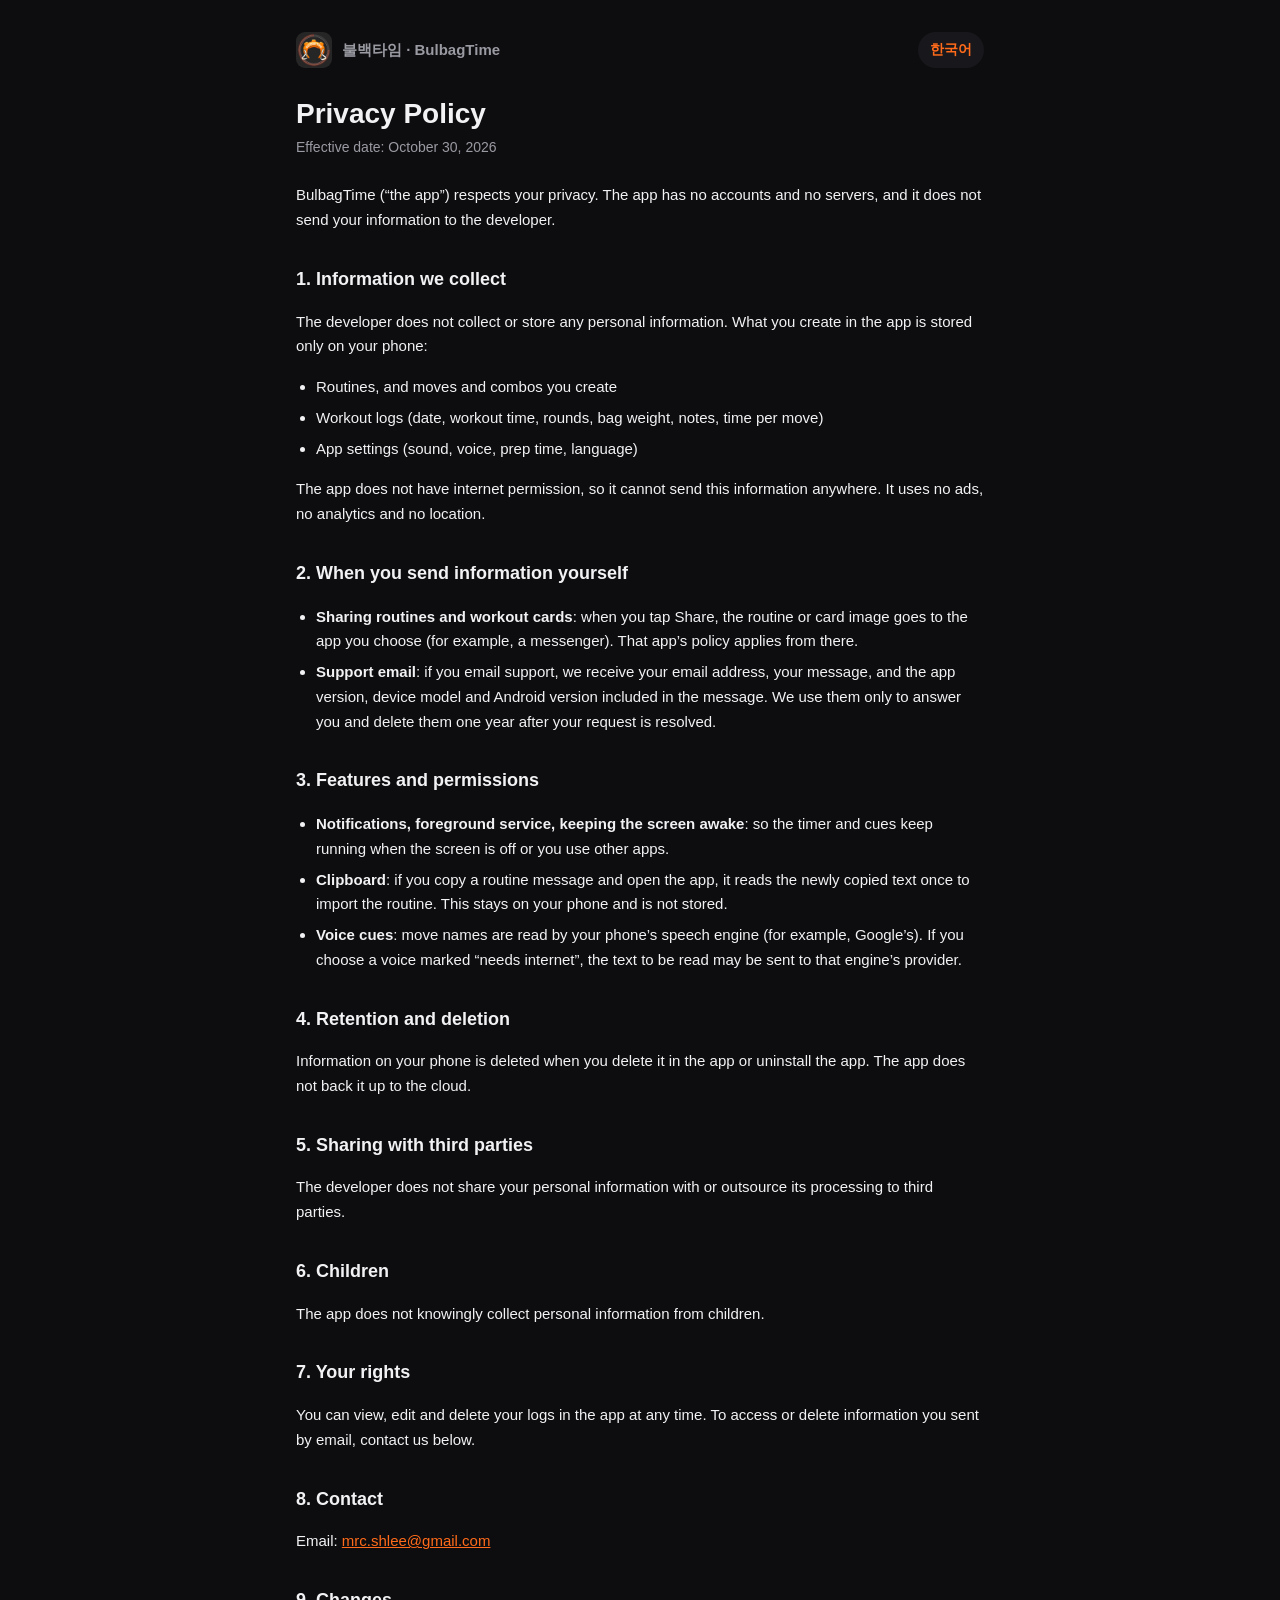
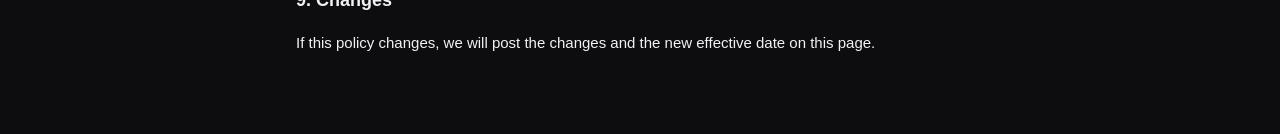
==== privacy/index.html @ 9ff90701 "개인정보처리방침, 이용약관 페이지 추가 (한국어/영어)" ====
<!doctype html>
<html lang="ko">
<head>
<meta charset="utf-8">
<meta name="viewport" content="width=device-width, initial-scale=1">
<title>개인정보처리방침 · Privacy Policy — 불백타임 BulbagTime</title>
<meta name="theme-color" content="#0D0D0F">
<link rel="icon" href="../icon.png">
<link rel="stylesheet" href="../doc.css">
</head>
<body>
<main>
  <div class="top">
    <div class="brand"><img src="../icon.png" alt=""><span>불백타임 · BulbagTime</span></div>
    <a class="switch" href="#" id="switch"></a>
  </div>

  <article lang="ko" hidden>
    <h1>개인정보처리방침</h1>
    <p class="date">시행일: 2026년 10월 30일</p>

    <p>불백타임(이하 “앱”)은 이용자의 개인정보를 소중히 여기며, 「개인정보 보호법」 등 관련 법령을 지킵니다.
      앱은 회원가입이 없고 서버를 운영하지 않으며, 이용자의 정보를 개발자에게 보내지 않습니다.</p>

    <h2>1. 수집하는 정보</h2>
    <p>앱은 개발자가 따로 수집·보관하는 개인정보가 없습니다. 앱을 쓰면서 만드는 아래 정보는 이용자의 휴대폰 안에만 저장됩니다.</p>
    <ul>
      <li>루틴, 직접 만든 동작과 콤보</li>
      <li>운동 기록(날짜, 운동 시간, 라운드, 백 무게, 메모, 동작별 운동 시간)</li>
      <li>앱 설정(소리, 음성, 준비 시간, 언어)</li>
    </ul>
    <p>앱에는 인터넷 권한이 없어 이 정보를 외부로 보낼 수 없습니다. 광고, 분석 도구, 위치 정보도 사용하지 않습니다.</p>

    <h2>2. 이용자가 직접 보내는 경우</h2>
    <ul>
      <li><b>루틴 공유·인증 카드 공유</b>: 이용자가 공유 버튼을 눌러 고른 앱(카카오톡 등)으로 루틴 정보나 카드 이미지가 전달됩니다. 이후 처리는 그 앱의 방침을 따릅니다.</li>
      <li><b>문의 메일</b>: 고객지원으로 메일을 보내면 이메일 주소, 메일 내용, 본문에 들어간 앱 버전·기기 모델·안드로이드 버전을 받게 됩니다. 문의에 답하는 데만 쓰고, 처리가 끝난 뒤 1년이 지나면 지웁니다.</li>
    </ul>

    <h2>3. 앱이 사용하는 기능과 권한</h2>
    <ul>
      <li><b>알림, 포그라운드 서비스, 화면 켜짐 유지</b>: 화면이 꺼지거나 다른 앱을 써도 타이머와 소리 안내가 이어지도록 씁니다.</li>
      <li><b>클립보드</b>: 이용자가 루틴 메시지를 복사하고 앱을 열면, 루틴 가져오기를 위해 새로 복사한 글을 한 번 읽습니다. 읽은 내용은 휴대폰 안에서만 쓰고 저장하지 않습니다.</li>
      <li><b>음성 안내</b>: 휴대폰의 음성 엔진(예: Google 음성 엔진)으로 동작 이름을 읽습니다. 설정에서 “인터넷 필요” 음성을 고르면 읽을 문장이 그 엔진 제공자에게 전달될 수 있습니다.</li>
    </ul>

    <h2>4. 보관과 삭제</h2>
    <p>휴대폰 안의 정보는 이용자가 앱에서 지우거나 앱을 삭제하면 함께 지워집니다. 앱은 정보를 클라우드에 백업하지 않습니다.</p>

    <h2>5. 제3자 제공과 처리 위탁</h2>
    <p>개발자는 이용자의 개인정보를 제3자에게 제공하거나 처리를 맡기지 않습니다.</p>

    <h2>6. 아동</h2>
    <p>앱은 만 14세 미만 아동의 개인정보를 따로 수집하지 않습니다.</p>

    <h2>7. 이용자의 권리</h2>
    <p>이용자는 앱에서 언제든 자신의 기록을 보고, 고치고, 지울 수 있습니다. 문의 메일로 보낸 정보의 확인·삭제를 원하면 아래로 연락해 주세요.</p>

    <h2>8. 개인정보 보호 문의</h2>
    <p>이메일: <a href="mailto:mrc.shlee@gmail.com">mrc.shlee@gmail.com</a></p>

    <h2>9. 방침의 변경</h2>
    <p>이 방침이 바뀌면 이 페이지에 바뀐 내용과 시행일을 알립니다.</p>
  </article>

  <article lang="en" hidden>
    <h1>Privacy Policy</h1>
    <p class="date">Effective date: October 30, 2026</p>

    <p>BulbagTime (“the app”) respects your privacy. The app has no accounts and no servers,
      and it does not send your information to the developer.</p>

    <h2>1. Information we collect</h2>
    <p>The developer does not collect or store any personal information. What you create in the app is stored only on your phone:</p>
    <ul>
      <li>Routines, and moves and combos you create</li>
      <li>Workout logs (date, workout time, rounds, bag weight, notes, time per move)</li>
      <li>App settings (sound, voice, prep time, language)</li>
    </ul>
    <p>The app does not have internet permission, so it cannot send this information anywhere. It uses no ads, no analytics and no location.</p>

    <h2>2. When you send information yourself</h2>
    <ul>
      <li><b>Sharing routines and workout cards</b>: when you tap Share, the routine or card image goes to the app you choose (for example, a messenger). That app’s policy applies from there.</li>
      <li><b>Support email</b>: if you email support, we receive your email address, your message, and the app version, device model and Android version included in the message. We use them only to answer you and delete them one year after your request is resolved.</li>
    </ul>

    <h2>3. Features and permissions</h2>
    <ul>
      <li><b>Notifications, foreground service, keeping the screen awake</b>: so the timer and cues keep running when the screen is off or you use other apps.</li>
      <li><b>Clipboard</b>: if you copy a routine message and open the app, it reads the newly copied text once to import the routine. This stays on your phone and is not stored.</li>
      <li><b>Voice cues</b>: move names are read by your phone’s speech engine (for example, Google’s). If you choose a voice marked “needs internet”, the text to be read may be sent to that engine’s provider.</li>
    </ul>

    <h2>4. Retention and deletion</h2>
    <p>Information on your phone is deleted when you delete it in the app or uninstall the app. The app does not back it up to the cloud.</p>

    <h2>5. Sharing with third parties</h2>
    <p>The developer does not share your personal information with or outsource its processing to third parties.</p>

    <h2>6. Children</h2>
    <p>The app does not knowingly collect personal information from children.</p>

    <h2>7. Your rights</h2>
    <p>You can view, edit and delete your logs in the app at any time. To access or delete information you sent by email, contact us below.</p>

    <h2>8. Contact</h2>
    <p>Email: <a href="mailto:mrc.shlee@gmail.com">mrc.shlee@gmail.com</a></p>

    <h2>9. Changes</h2>
    <p>If this policy changes, we will post the changes and the new effective date on this page.</p>
  </article>
</main>
<script src="../doc.js"></script>
</body>
</html>
---- doc.css ----
/* 개인정보처리방침·이용약관 공통 스타일. 앱과 같은 어두운 화면 */
:root {
  --bg: #0D0D0F;
  --card: #18181C;
  --text: #F2F2F4;
  --muted: #9A9AA3;
  --orange: #FF6B1A;
}
* { box-sizing: border-box; }
body {
  margin: 0;
  background: var(--bg);
  color: var(--text);
  font-family: -apple-system, BlinkMacSystemFont, "Apple SD Gothic Neo", "Noto Sans KR", "Malgun Gothic", sans-serif;
  line-height: 1.65;
}
main { max-width: 720px; margin: 0 auto; padding: 32px 16px 64px; }
.top { display: flex; align-items: center; justify-content: space-between; gap: 12px; }
.brand { display: flex; align-items: center; gap: 10px; color: var(--muted); font-size: 15px; font-weight: 600; }
.brand img { width: 36px; height: 36px; border-radius: 9px; }
.switch { color: var(--orange); font-size: 14px; font-weight: 600; text-decoration: none; padding: 6px 12px; border-radius: 999px; background: var(--card); }
h1 { font-size: 28px; line-height: 1.3; margin: 28px 0 4px; }
h2 { font-size: 18px; margin: 32px 0 8px; }
.date { color: var(--muted); font-size: 14px; margin: 0 0 24px; }
p, li { font-size: 15px; word-break: keep-all; overflow-wrap: anywhere; }
ul { padding-left: 20px; }
li { margin: 6px 0; }
a { color: var(--orange); }
[hidden] { display: none !important; }
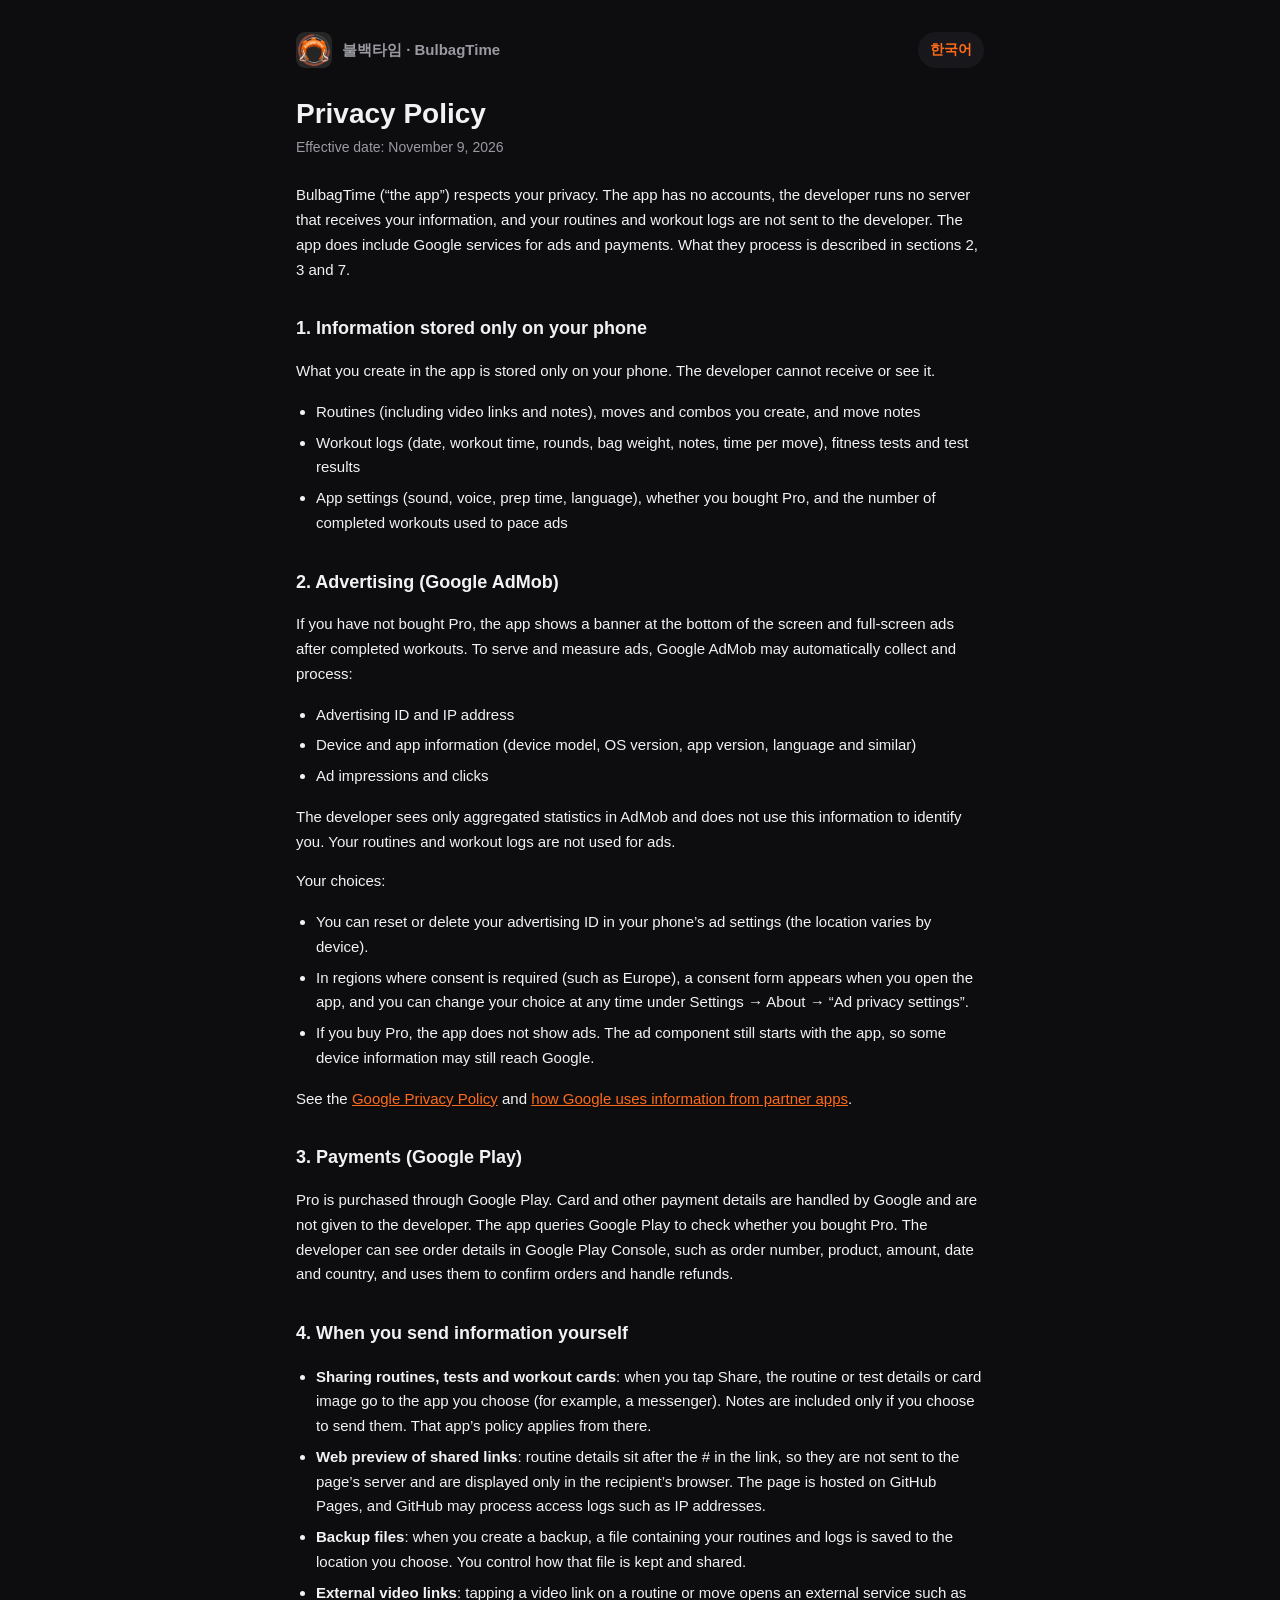
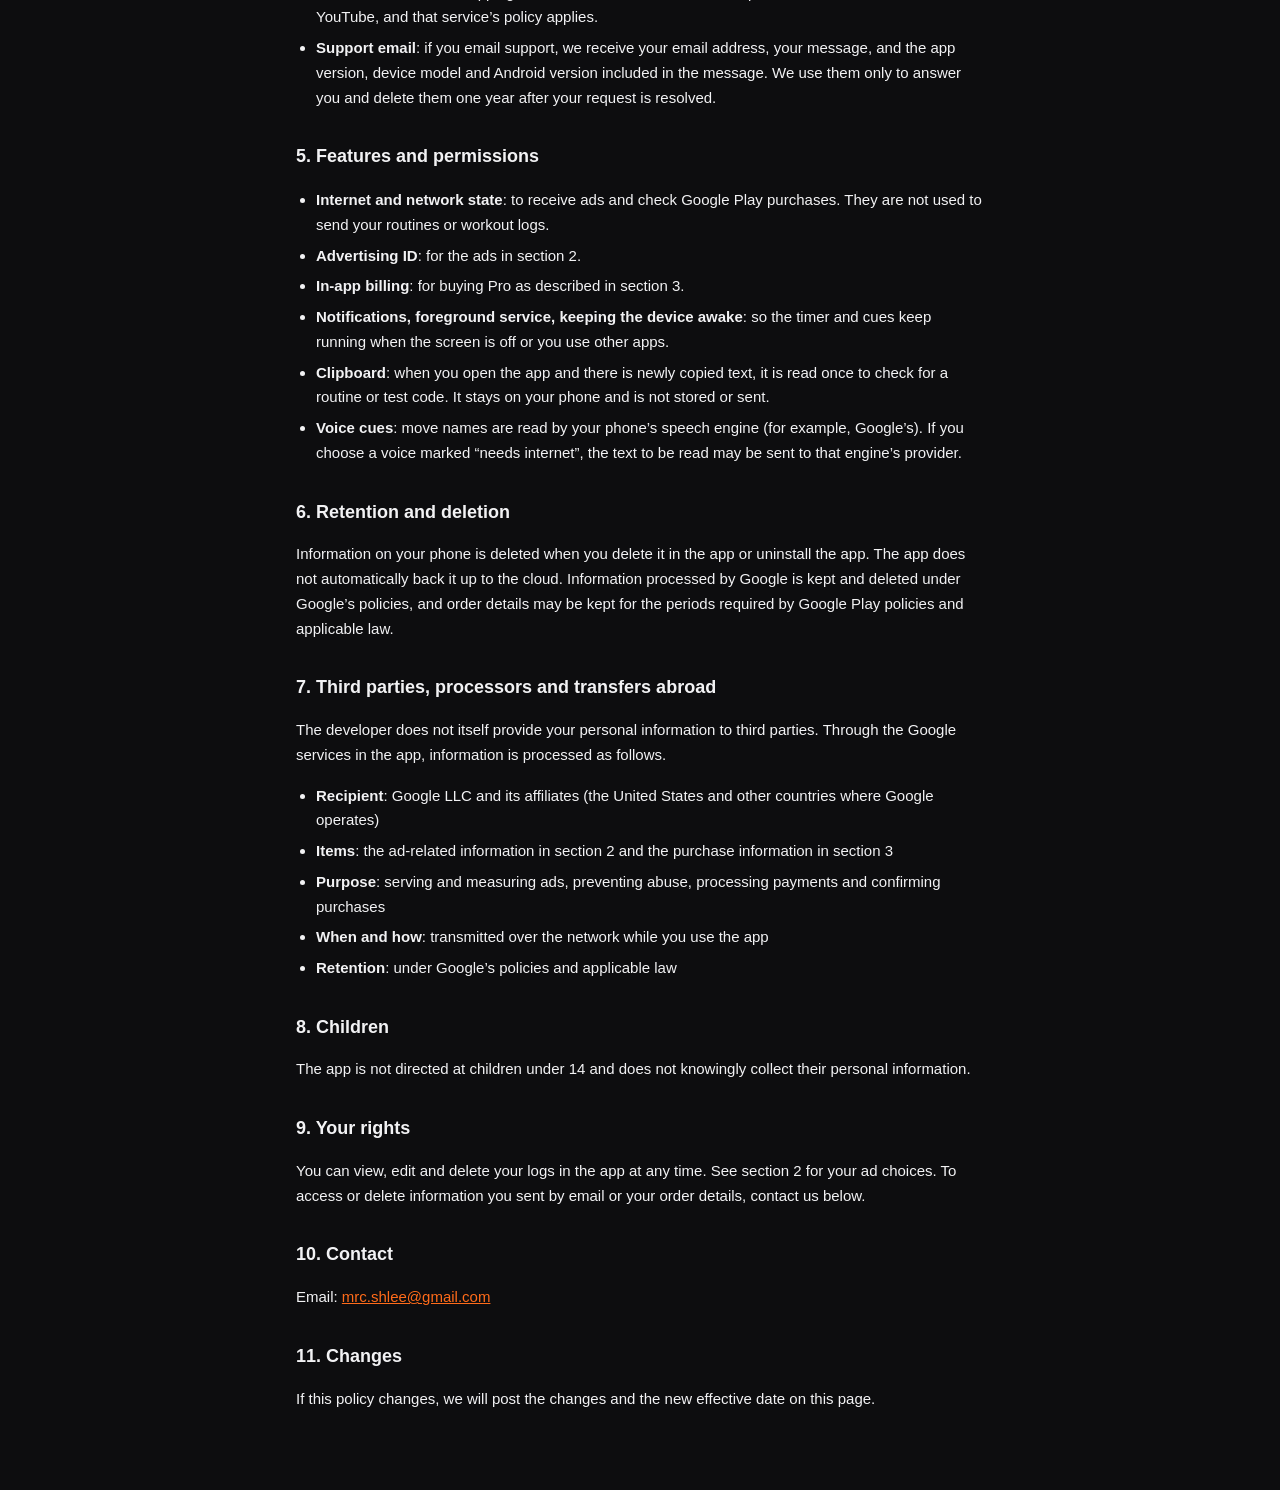
==== commit 3658312b: "개인정보처리방침·이용약관 갱신, 공유 미리보기 최신화 - 방침과 약관에 AdMob 광고, Google Play 결제, 백업, 공유 링크 내용 반영 - 공유 미리보기에 라운드별 구성" ====
--- a/privacy/index.html
+++ b/privacy/index.html
@@ -17,97 +17,161 @@
 
   <article lang="ko" hidden>
     <h1>개인정보처리방침</h1>
-    <p class="date">시행일: 2026년 10월 30일</p>
+    <p class="date">시행일: 2026년 11월 9일</p>
 
     <p>불백타임(이하 “앱”)은 이용자의 개인정보를 소중히 여기며, 「개인정보 보호법」 등 관련 법령을 지킵니다.
-      앱은 회원가입이 없고 서버를 운영하지 않으며, 이용자의 정보를 개발자에게 보내지 않습니다.</p>
+      앱은 회원가입이 없고 개발자가 이용자 정보를 받는 서버를 운영하지 않으며, 루틴과 운동 기록을 개발자에게 보내지 않습니다.
+      다만 앱에는 광고와 결제를 위한 Google 서비스가 들어 있고, 이때 처리되는 정보는 아래 2항, 3항, 7항에 적었습니다.</p>
 
-    <h2>1. 수집하는 정보</h2>
-    <p>앱은 개발자가 따로 수집·보관하는 개인정보가 없습니다. 앱을 쓰면서 만드는 아래 정보는 이용자의 휴대폰 안에만 저장됩니다.</p>
+    <h2>1. 휴대폰 안에만 저장되는 정보</h2>
+    <p>앱을 쓰면서 만드는 아래 정보는 이용자의 휴대폰 안에만 저장되며, 개발자는 이 정보를 받거나 볼 수 없습니다.</p>
     <ul>
-      <li>루틴, 직접 만든 동작과 콤보</li>
-      <li>운동 기록(날짜, 운동 시간, 라운드, 백 무게, 메모, 동작별 운동 시간)</li>
-      <li>앱 설정(소리, 음성, 준비 시간, 언어)</li>
+      <li>루틴(영상 링크와 메모 포함), 직접 만든 동작과 콤보, 동작 메모</li>
+      <li>운동 기록(날짜, 운동 시간, 라운드, 백 무게, 메모, 동작별 운동 시간), 체력 테스트와 테스트 기록</li>
+      <li>앱 설정(소리, 음성, 준비 시간, 언어), 프로 구매 여부, 광고 빈도를 정하기 위한 완료 운동 횟수</li>
     </ul>
-    <p>앱에는 인터넷 권한이 없어 이 정보를 외부로 보낼 수 없습니다. 광고, 분석 도구, 위치 정보도 사용하지 않습니다.</p>
 
-    <h2>2. 이용자가 직접 보내는 경우</h2>
+    <h2>2. 광고 (Google AdMob)</h2>
+    <p>프로를 구매하지 않은 이용자에게는 화면 아래 배너 광고와 운동 완료 뒤 전면광고를 보여줍니다. 광고를 보여주고 측정하기 위해 Google AdMob이 아래 정보를 자동으로 수집·처리할 수 있습니다.</p>
     <ul>
-      <li><b>루틴 공유·인증 카드 공유</b>: 이용자가 공유 버튼을 눌러 고른 앱(카카오톡 등)으로 루틴 정보나 카드 이미지가 전달됩니다. 이후 처리는 그 앱의 방침을 따릅니다.</li>
+      <li>광고 ID, IP 주소</li>
+      <li>기기와 앱 정보(기기 모델, 운영체제 버전, 앱 버전, 언어 등)</li>
+      <li>광고 노출과 클릭 정보</li>
+    </ul>
+    <p>개발자는 AdMob에서 집계된 통계만 보며, 이 정보로 이용자 개인을 식별하지 않습니다. 루틴과 운동 기록은 광고에 쓰지 않습니다.</p>
+    <p>이용자는 다음과 같이 광고 관련 선택을 할 수 있습니다.</p>
+    <ul>
+      <li>휴대폰 설정의 광고 메뉴에서 광고 ID를 재설정하거나 삭제할 수 있습니다(메뉴 위치는 기기마다 다릅니다).</li>
+      <li>동의가 필요한 지역(유럽 등)에서는 앱을 열 때 동의 창이 뜨고, 앱의 설정 → 정보 → “광고 개인정보 설정”에서 언제든 바꿀 수 있습니다.</li>
+      <li>프로를 구매하면 광고를 보여주지 않습니다. 이 경우에도 광고 구성 요소가 앱과 함께 시작되면서 기기 정보 일부가 Google에 전달될 수 있습니다.</li>
+    </ul>
+    <p>자세한 내용은 <a href="https://policies.google.com/privacy">Google 개인정보처리방침</a>과 <a href="https://policies.google.com/technologies/partner-sites">Google이 파트너 앱의 정보를 사용하는 방법</a>을 참고해 주세요.</p>
+
+    <h2>3. 결제 (Google Play)</h2>
+    <p>프로 구매는 Google Play 결제로 이루어집니다. 카드 등 결제 수단 정보는 Google이 처리하며 개발자에게 전달되지 않습니다. 앱은 프로를 구매했는지 확인하기 위해 Google Play에 구매 내역을 조회합니다. 개발자는 Google Play Console에서 주문번호, 상품, 금액, 일시, 국가 등 주문 정보를 볼 수 있으며, 이를 주문 확인과 환불 처리에 사용합니다.</p>
+
+    <h2>4. 이용자가 직접 보내는 경우</h2>
+    <ul>
+      <li><b>루틴·테스트 공유, 인증 카드 공유</b>: 이용자가 공유 버튼을 눌러 고른 앱(카카오톡 등)으로 루틴이나 테스트 정보, 카드 이미지가 전달됩니다. 메모는 이용자가 함께 보내기로 고른 경우에만 포함됩니다. 이후 처리는 그 앱의 방침을 따릅니다.</li>
+      <li><b>공유 링크의 웹 미리보기</b>: 루틴 내용은 링크의 # 뒤에 들어 있어 페이지 서버로 전송되지 않고 받는 사람의 브라우저 안에서만 표시됩니다. 페이지는 GitHub Pages에서 제공되며, GitHub이 접속 기록(IP 주소 등)을 처리할 수 있습니다.</li>
+      <li><b>백업 파일</b>: 이용자가 백업을 만들면 루틴과 기록이 담긴 파일이 이용자가 고른 위치에 저장됩니다. 이 파일의 보관과 전달은 이용자가 관리합니다.</li>
+      <li><b>외부 영상 링크</b>: 루틴이나 동작의 영상 링크를 누르면 YouTube 등 외부 서비스가 열리며, 그 서비스의 방침이 적용됩니다.</li>
       <li><b>문의 메일</b>: 고객지원으로 메일을 보내면 이메일 주소, 메일 내용, 본문에 들어간 앱 버전·기기 모델·안드로이드 버전을 받게 됩니다. 문의에 답하는 데만 쓰고, 처리가 끝난 뒤 1년이 지나면 지웁니다.</li>
     </ul>
 
-    <h2>3. 앱이 사용하는 기능과 권한</h2>
+    <h2>5. 앱이 사용하는 기능과 권한</h2>
     <ul>
-      <li><b>알림, 포그라운드 서비스, 화면 켜짐 유지</b>: 화면이 꺼지거나 다른 앱을 써도 타이머와 소리 안내가 이어지도록 씁니다.</li>
-      <li><b>클립보드</b>: 이용자가 루틴 메시지를 복사하고 앱을 열면, 루틴 가져오기를 위해 새로 복사한 글을 한 번 읽습니다. 읽은 내용은 휴대폰 안에서만 쓰고 저장하지 않습니다.</li>
+      <li><b>인터넷, 네트워크 상태</b>: 광고를 받고 Google Play 구매를 확인하는 데 씁니다. 루틴과 운동 기록을 보내는 데는 쓰지 않습니다.</li>
+      <li><b>광고 ID</b>: 2항의 광고에 씁니다.</li>
+      <li><b>인앱 결제</b>: 3항의 프로 구매에 씁니다.</li>
+      <li><b>알림, 포그라운드 서비스, 절전 중 작동 유지</b>: 화면이 꺼지거나 다른 앱을 써도 타이머와 소리 안내가 이어지도록 씁니다.</li>
+      <li><b>클립보드</b>: 앱을 열었을 때 새로 복사된 글이 있으면, 루틴이나 테스트 코드가 들어 있는지 확인하기 위해 한 번 읽습니다. 읽은 내용은 휴대폰 안에서만 쓰고 저장하거나 보내지 않습니다.</li>
       <li><b>음성 안내</b>: 휴대폰의 음성 엔진(예: Google 음성 엔진)으로 동작 이름을 읽습니다. 설정에서 “인터넷 필요” 음성을 고르면 읽을 문장이 그 엔진 제공자에게 전달될 수 있습니다.</li>
     </ul>
 
-    <h2>4. 보관과 삭제</h2>
-    <p>휴대폰 안의 정보는 이용자가 앱에서 지우거나 앱을 삭제하면 함께 지워집니다. 앱은 정보를 클라우드에 백업하지 않습니다.</p>
+    <h2>6. 보관과 삭제</h2>
+    <p>휴대폰 안의 정보는 이용자가 앱에서 지우거나 앱을 삭제하면 함께 지워집니다. 앱은 정보를 클라우드에 자동으로 백업하지 않습니다. Google이 처리하는 정보는 Google의 정책에 따라 보관·삭제되며, 주문 정보는 Google Play 정책과 관련 법령이 정한 기간 동안 보관될 수 있습니다.</p>
 
-    <h2>5. 제3자 제공과 처리 위탁</h2>
-    <p>개발자는 이용자의 개인정보를 제3자에게 제공하거나 처리를 맡기지 않습니다.</p>
+    <h2>7. 제3자 제공과 처리 위탁, 국외 이전</h2>
+    <p>개발자는 이용자의 개인정보를 직접 제3자에게 제공하지 않습니다. 앱에 포함된 Google 서비스를 통해 아래와 같이 정보가 처리됩니다.</p>
+    <ul>
+      <li><b>받는 자</b>: Google LLC 및 그 계열사(미국 등 Google이 운영하는 국가)</li>
+      <li><b>항목</b>: 2항의 광고 관련 정보, 3항의 구매 정보</li>
+      <li><b>목적</b>: 광고 제공·측정·부정 사용 방지, 결제 처리와 구매 확인</li>
+      <li><b>이전 시기와 방법</b>: 앱을 사용하는 동안 네트워크를 통해 전송</li>
+      <li><b>보유 기간</b>: Google의 정책과 관련 법령에 따름</li>
+    </ul>
 
-    <h2>6. 아동</h2>
-    <p>앱은 만 14세 미만 아동의 개인정보를 따로 수집하지 않습니다.</p>
+    <h2>8. 아동</h2>
+    <p>앱은 만 14세 미만 아동을 대상으로 하지 않으며, 만 14세 미만 아동의 개인정보를 알면서 수집하지 않습니다.</p>
 
-    <h2>7. 이용자의 권리</h2>
-    <p>이용자는 앱에서 언제든 자신의 기록을 보고, 고치고, 지울 수 있습니다. 문의 메일로 보낸 정보의 확인·삭제를 원하면 아래로 연락해 주세요.</p>
+    <h2>9. 이용자의 권리</h2>
+    <p>이용자는 앱에서 언제든 자신의 기록을 보고, 고치고, 지울 수 있습니다. 광고와 관련된 선택은 2항을 참고해 주세요. 문의 메일로 보낸 정보나 주문 정보의 확인·삭제를 원하면 아래로 연락해 주세요.</p>
 
-    <h2>8. 개인정보 보호 문의</h2>
+    <h2>10. 개인정보 보호 문의</h2>
     <p>이메일: <a href="mailto:mrc.shlee@gmail.com">mrc.shlee@gmail.com</a></p>
 
-    <h2>9. 방침의 변경</h2>
+    <h2>11. 방침의 변경</h2>
     <p>이 방침이 바뀌면 이 페이지에 바뀐 내용과 시행일을 알립니다.</p>
   </article>
 
   <article lang="en" hidden>
     <h1>Privacy Policy</h1>
-    <p class="date">Effective date: October 30, 2026</p>
+    <p class="date">Effective date: November 9, 2026</p>
 
-    <p>BulbagTime (“the app”) respects your privacy. The app has no accounts and no servers,
-      and it does not send your information to the developer.</p>
+    <p>BulbagTime (“the app”) respects your privacy. The app has no accounts, the developer runs no server that receives your information,
+      and your routines and workout logs are not sent to the developer.
+      The app does include Google services for ads and payments. What they process is described in sections 2, 3 and 7.</p>
 
-    <h2>1. Information we collect</h2>
-    <p>The developer does not collect or store any personal information. What you create in the app is stored only on your phone:</p>
+    <h2>1. Information stored only on your phone</h2>
+    <p>What you create in the app is stored only on your phone. The developer cannot receive or see it.</p>
     <ul>
-      <li>Routines, and moves and combos you create</li>
-      <li>Workout logs (date, workout time, rounds, bag weight, notes, time per move)</li>
-      <li>App settings (sound, voice, prep time, language)</li>
+      <li>Routines (including video links and notes), moves and combos you create, and move notes</li>
+      <li>Workout logs (date, workout time, rounds, bag weight, notes, time per move), fitness tests and test results</li>
+      <li>App settings (sound, voice, prep time, language), whether you bought Pro, and the number of completed workouts used to pace ads</li>
     </ul>
-    <p>The app does not have internet permission, so it cannot send this information anywhere. It uses no ads, no analytics and no location.</p>
 
-    <h2>2. When you send information yourself</h2>
+    <h2>2. Advertising (Google AdMob)</h2>
+    <p>If you have not bought Pro, the app shows a banner at the bottom of the screen and full-screen ads after completed workouts. To serve and measure ads, Google AdMob may automatically collect and process:</p>
     <ul>
-      <li><b>Sharing routines and workout cards</b>: when you tap Share, the routine or card image goes to the app you choose (for example, a messenger). That app’s policy applies from there.</li>
+      <li>Advertising ID and IP address</li>
+      <li>Device and app information (device model, OS version, app version, language and similar)</li>
+      <li>Ad impressions and clicks</li>
+    </ul>
+    <p>The developer sees only aggregated statistics in AdMob and does not use this information to identify you. Your routines and workout logs are not used for ads.</p>
+    <p>Your choices:</p>
+    <ul>
+      <li>You can reset or delete your advertising ID in your phone’s ad settings (the location varies by device).</li>
+      <li>In regions where consent is required (such as Europe), a consent form appears when you open the app, and you can change your choice at any time under Settings → About → “Ad privacy settings”.</li>
+      <li>If you buy Pro, the app does not show ads. The ad component still starts with the app, so some device information may still reach Google.</li>
+    </ul>
+    <p>See the <a href="https://policies.google.com/privacy">Google Privacy Policy</a> and <a href="https://policies.google.com/technologies/partner-sites">how Google uses information from partner apps</a>.</p>
+
+    <h2>3. Payments (Google Play)</h2>
+    <p>Pro is purchased through Google Play. Card and other payment details are handled by Google and are not given to the developer. The app queries Google Play to check whether you bought Pro. The developer can see order details in Google Play Console, such as order number, product, amount, date and country, and uses them to confirm orders and handle refunds.</p>
+
+    <h2>4. When you send information yourself</h2>
+    <ul>
+      <li><b>Sharing routines, tests and workout cards</b>: when you tap Share, the routine or test details or card image go to the app you choose (for example, a messenger). Notes are included only if you choose to send them. That app’s policy applies from there.</li>
+      <li><b>Web preview of shared links</b>: routine details sit after the # in the link, so they are not sent to the page’s server and are displayed only in the recipient’s browser. The page is hosted on GitHub Pages, and GitHub may process access logs such as IP addresses.</li>
+      <li><b>Backup files</b>: when you create a backup, a file containing your routines and logs is saved to the location you choose. You control how that file is kept and shared.</li>
+      <li><b>External video links</b>: tapping a video link on a routine or move opens an external service such as YouTube, and that service’s policy applies.</li>
       <li><b>Support email</b>: if you email support, we receive your email address, your message, and the app version, device model and Android version included in the message. We use them only to answer you and delete them one year after your request is resolved.</li>
     </ul>
 
-    <h2>3. Features and permissions</h2>
+    <h2>5. Features and permissions</h2>
     <ul>
-      <li><b>Notifications, foreground service, keeping the screen awake</b>: so the timer and cues keep running when the screen is off or you use other apps.</li>
-      <li><b>Clipboard</b>: if you copy a routine message and open the app, it reads the newly copied text once to import the routine. This stays on your phone and is not stored.</li>
+      <li><b>Internet and network state</b>: to receive ads and check Google Play purchases. They are not used to send your routines or workout logs.</li>
+      <li><b>Advertising ID</b>: for the ads in section 2.</li>
+      <li><b>In-app billing</b>: for buying Pro as described in section 3.</li>
+      <li><b>Notifications, foreground service, keeping the device awake</b>: so the timer and cues keep running when the screen is off or you use other apps.</li>
+      <li><b>Clipboard</b>: when you open the app and there is newly copied text, it is read once to check for a routine or test code. It stays on your phone and is not stored or sent.</li>
       <li><b>Voice cues</b>: move names are read by your phone’s speech engine (for example, Google’s). If you choose a voice marked “needs internet”, the text to be read may be sent to that engine’s provider.</li>
     </ul>
 
-    <h2>4. Retention and deletion</h2>
-    <p>Information on your phone is deleted when you delete it in the app or uninstall the app. The app does not back it up to the cloud.</p>
+    <h2>6. Retention and deletion</h2>
+    <p>Information on your phone is deleted when you delete it in the app or uninstall the app. The app does not automatically back it up to the cloud. Information processed by Google is kept and deleted under Google’s policies, and order details may be kept for the periods required by Google Play policies and applicable law.</p>
 
-    <h2>5. Sharing with third parties</h2>
-    <p>The developer does not share your personal information with or outsource its processing to third parties.</p>
+    <h2>7. Third parties, processors and transfers abroad</h2>
+    <p>The developer does not itself provide your personal information to third parties. Through the Google services in the app, information is processed as follows.</p>
+    <ul>
+      <li><b>Recipient</b>: Google LLC and its affiliates (the United States and other countries where Google operates)</li>
+      <li><b>Items</b>: the ad-related information in section 2 and the purchase information in section 3</li>
+      <li><b>Purpose</b>: serving and measuring ads, preventing abuse, processing payments and confirming purchases</li>
+      <li><b>When and how</b>: transmitted over the network while you use the app</li>
+      <li><b>Retention</b>: under Google’s policies and applicable law</li>
+    </ul>
 
-    <h2>6. Children</h2>
-    <p>The app does not knowingly collect personal information from children.</p>
+    <h2>8. Children</h2>
+    <p>The app is not directed at children under 14 and does not knowingly collect their personal information.</p>
 
-    <h2>7. Your rights</h2>
-    <p>You can view, edit and delete your logs in the app at any time. To access or delete information you sent by email, contact us below.</p>
+    <h2>9. Your rights</h2>
+    <p>You can view, edit and delete your logs in the app at any time. See section 2 for your ad choices. To access or delete information you sent by email or your order details, contact us below.</p>
 
-    <h2>8. Contact</h2>
+    <h2>10. Contact</h2>
     <p>Email: <a href="mailto:mrc.shlee@gmail.com">mrc.shlee@gmail.com</a></p>
 
-    <h2>9. Changes</h2>
+    <h2>11. Changes</h2>
     <p>If this policy changes, we will post the changes and the new effective date on this page.</p>
   </article>
 </main>
